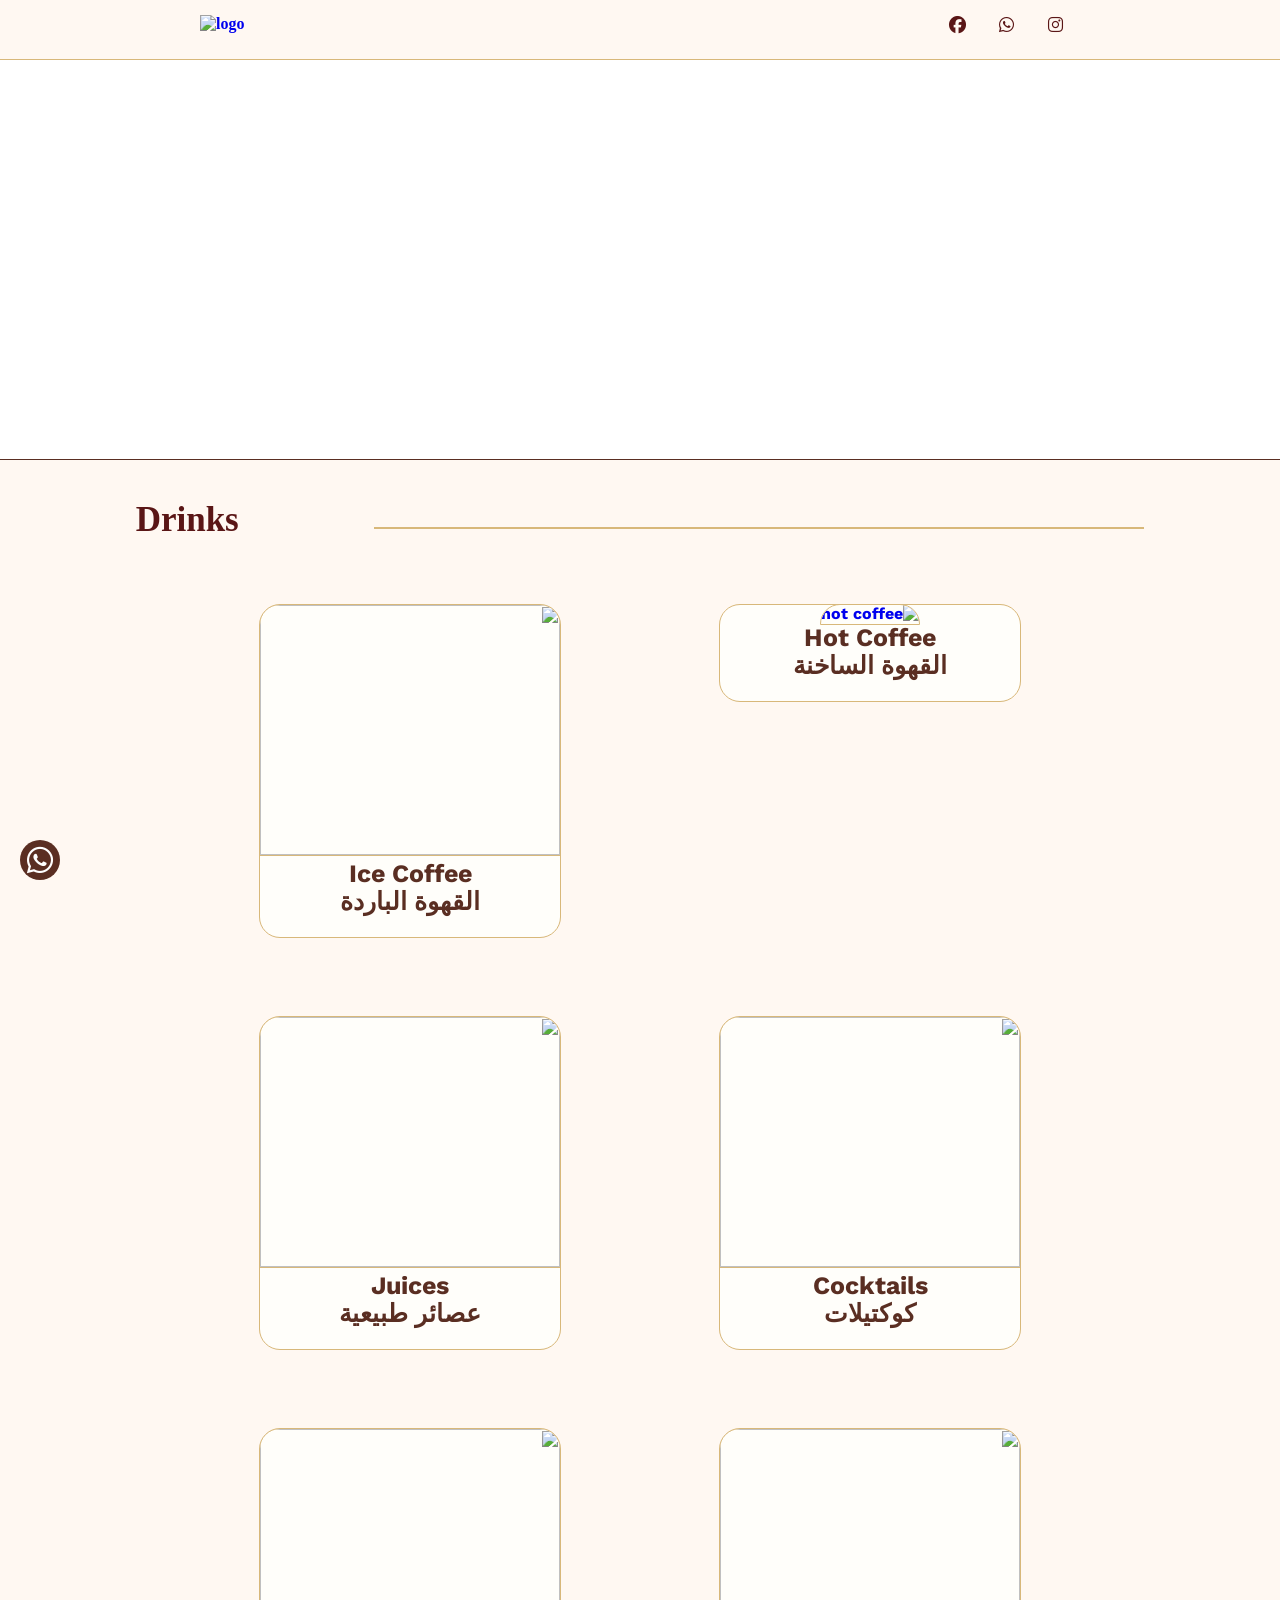
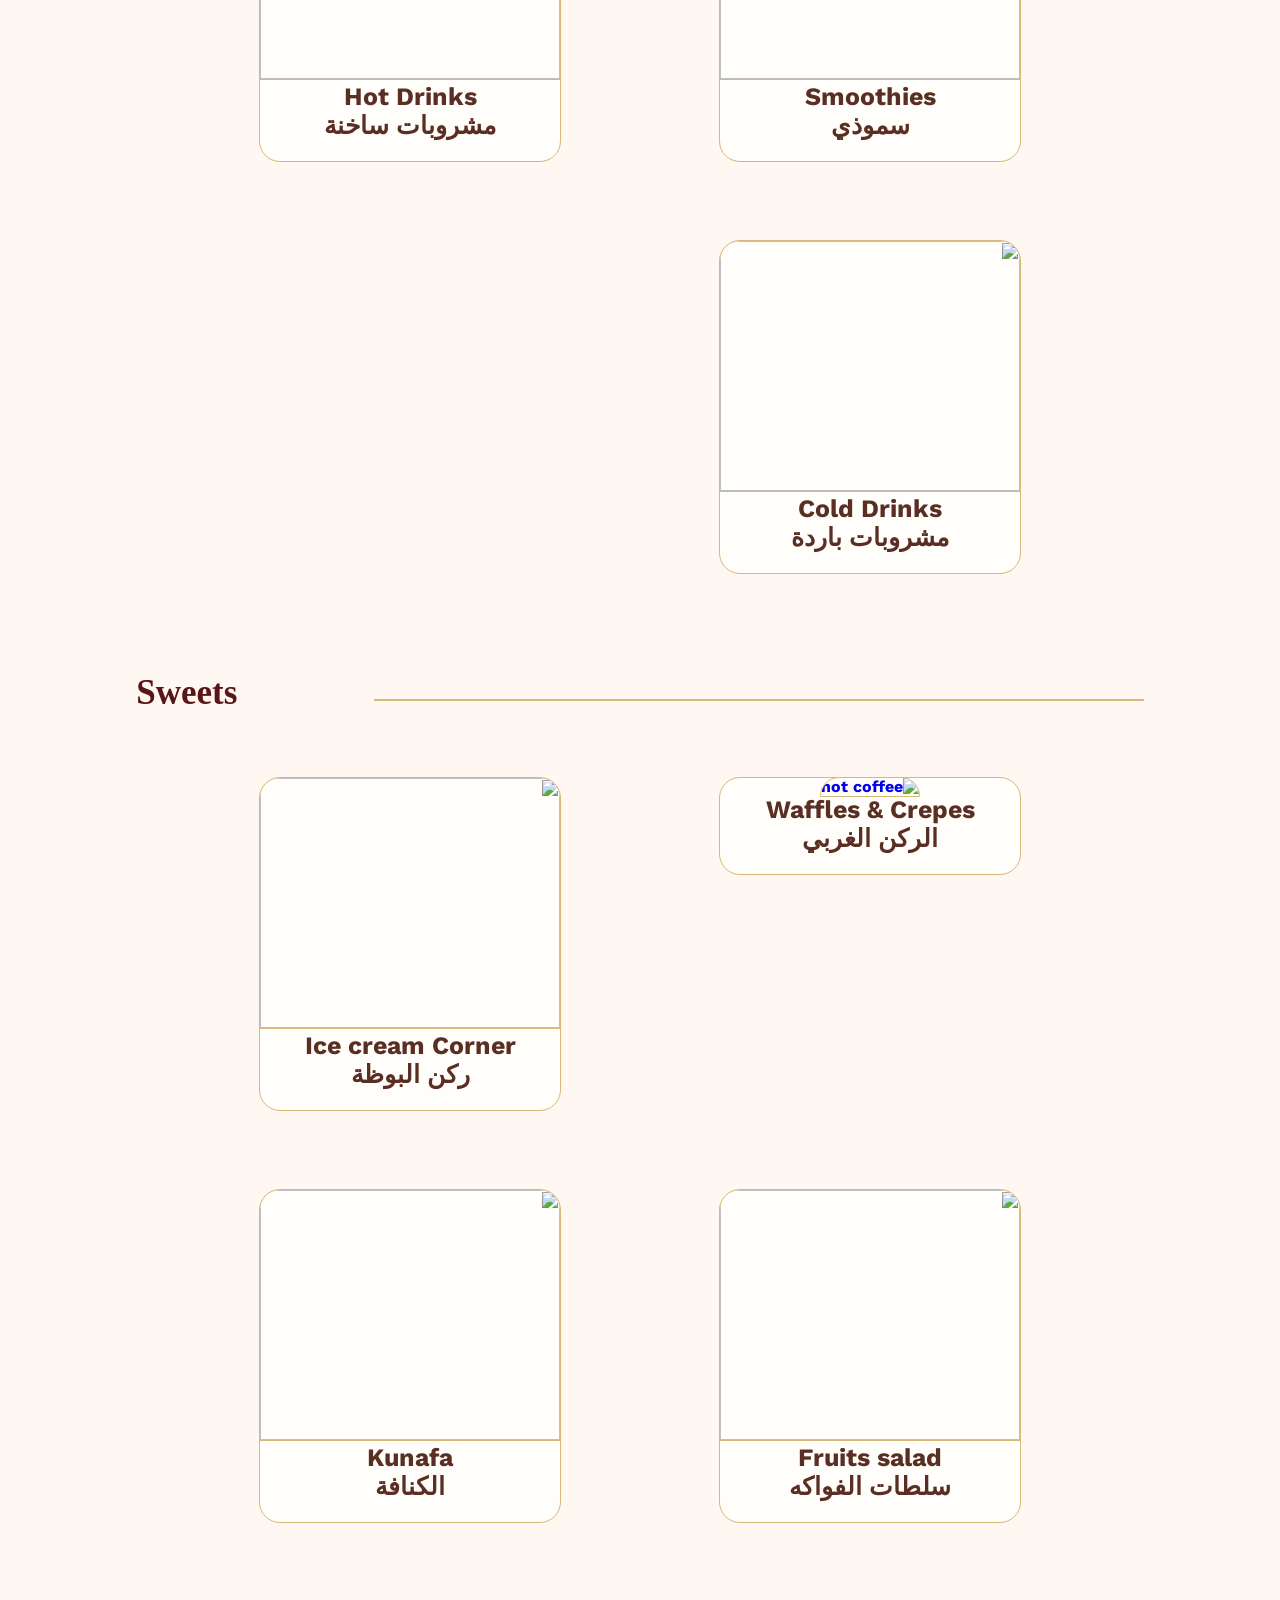
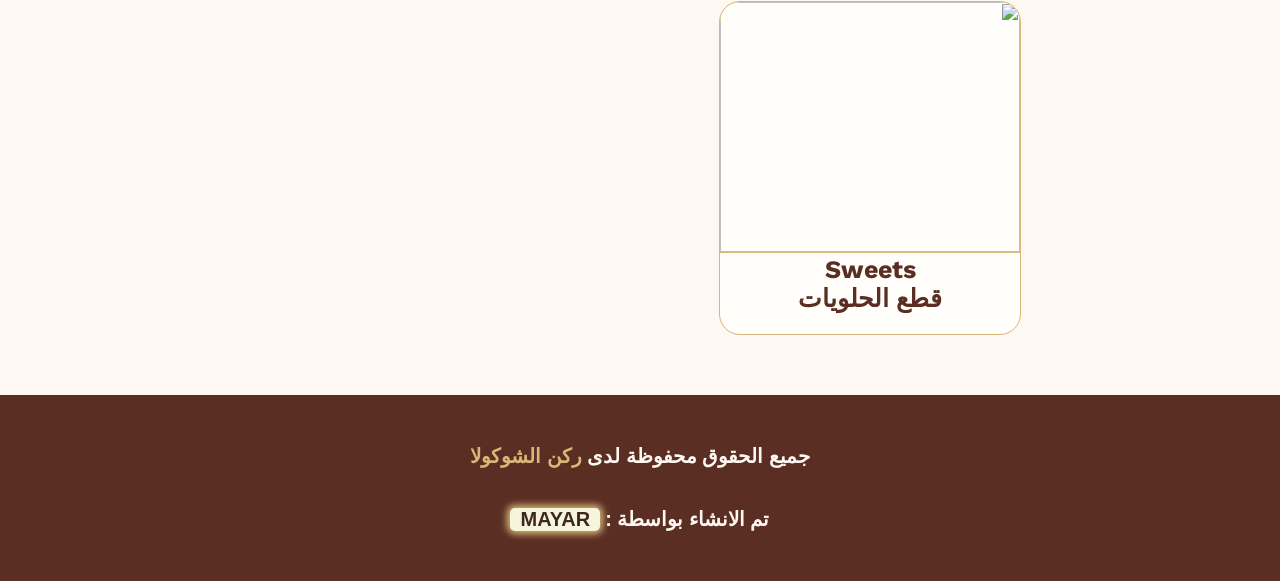
==== index.html @ 5741b79a "Add files via upload" ====
<!doctype html>
<html lang="ar">

<head>
  <meta charset="UTF-8" />
  <meta name="viewport" content="width=device-width, initial-scale=1.0" />
  <title>Chocolate Corner</title>
  <link rel="stylesheet" href="https://cdnjs.cloudflare.com/ajax/libs/font-awesome/6.7.2/css/all.min.css"
    integrity="sha512-Evv84Mr4kqVGRNSgIGL/F/aIDqQb7xQ2vcrdIwxfjThSH8CSR7PBEakCr51Ck+w+/U6swU2Im1vVX0SVk9ABhg=="
    crossorigin="anonymous" referrerpolicy="no-referrer" />
  <link rel="stylesheet" href="css/normalize.css" />
  <link rel="stylesheet" href="css/style.css" />
  <link rel="icon" href="images/logo.png" />
  <link rel="preconnect" href="https://fonts.googleapis.com">
<link rel="preconnect" href="https://fonts.gstatic.com" crossorigin>
<link href="https://fonts.googleapis.com/css2?family=Google+Sans+Flex:opsz,wght@6..144,1..1000&family=Open+Sans:ital,wght@0,300..800;1,300..800&family=Playfair+Display:ital,wght@0,400..900;1,400..900&family=Roboto+Condensed:ital,wght@0,100..900;1,100..900&family=Work+Sans:ital,wght@0,100..900;1,100..900&display=swap" rel="stylesheet">
<link rel="preconnect" href="https://fonts.googleapis.com">
<link rel="preconnect" href="https://fonts.gstatic.com" crossorigin>
<link href="https://fonts.googleapis.com/css2?family=Google+Sans+Flex:opsz,wght@6..144,1..1000&family=Gveret+Levin&family=Open+Sans:ital,wght@0,300..800;1,300..800&family=Playfair+Display:ital,wght@0,400..900;1,400..900&family=Roboto+Condensed:ital,wght@0,100..900;1,100..900&family=Work+Sans:ital,wght@0,100..900;1,100..900&display=swap" rel="stylesheet">
</head>

<body>
  <header>
    <div class="container">
      <a href="index.html" class="logo">
        <img src="images/header-logo.png" alt="logo" />
      </a>

      <div class="social">
        <a href="https://www.facebook.com/profile.php?id=100057053096693" target="_blank"><i class="fa-brands fa-facebook face"></i></a>
        <a href="https://wa.me/+963956229001" target="_blank"><i class="fa-brands fa-whatsapp whats"></i></a>
        <a href="https://www.instagram.com/1chocolate_corner/" target="_blank"><i class="fa-brands fa-instagram insta"></i></a>
      </div>
    </div>
  </header>
  <section class="interface">
    <div class="container">
      <div>
      <img src="images/interface-logo.png" alt="">
      </div>
    </div>
  </section>
  <section class="ours">
    <div class="sub">
    <h2>Drinks</h2>
    <hr>
    </div>
    <div class="container">
      <div class="all">
        <a href="drinks/hot.html">
          <div class="drink">
            <img src="images/hot-coffee.png" alt="hot coffee" />
            <h3>Hot Coffee</h3>
            <h3>القهوة الساخنة</h3>
          </div>
        </a>
        <a href="drinks/cold.html">
          <div class="drink">
            <img src="images/cold-coffee.png" alt="" />
            <h3>Ice Coffee</h3>
            <h3>القهوة الباردة</h3>
          </div>
        </a>
        <a href="drinks/koktil.html">
          <div class="drink">
            <img src="images/koktils.png" alt="" />
            <h3>Cocktails</h3>
            <h3>كوكتيلات</h3>
          </div>
        </a>
        <a href="drinks/juices.html">
          <div class="drink">
            <img src="images/juices.png" alt="" />
            <h3>Juices</h3>
            <h3>عصائر طبيعية</h3>
          </div>
        </a>
        <a href="drinks/smooze.html">
          <div class="drink">
            <img src="images/smoothie.png" alt="" />
            <h3>Smoothies</h3>
            <h3>سموذي</h3>
          </div>
        </a>
        <a href="drinks/hot-drinks.html">
          <div class="drink">
            <img src="images/hot-drinks.png" alt="" />
            <h3>Hot Drinks</h3>
            <h3>مشروبات ساخنة</h3>
          </div>
        </a>
        <a href="drinks/cold-drinks.html">
          <div class="drink">
            <img src="images/cold-drinks.png" alt="" />
            <h3>Cold Drinks</h3>
            <h3>مشروبات باردة</h3>
          </div>
        </a>
        
      </div>
    </div>
  </section>
  <section class="ours">
    <div class="sub">
    <h2>Sweets</h2>
    <hr>
    </div>
    <div class="container">
      <div class="all">
        <a href="drinks/freash.html">
          <div class="drink">
            <img src="images/waffles.png" alt="hot coffee" />
            <h3>Waffles & Crepes</h3>
            <h3>الركن الغربي</h3>
          </div>
        </a>
        <a href="drinks/ice.html">
          <div class="drink">
            <img src="images/ice-creams.png" alt="" />
            <h3>Ice cream Corner</h3>
            <h3>ركن البوظة</h3>
          </div>
        </a>
        <a href="drinks/milk.html">
          <div class="drink">
            <img src="images/fruit-salad.png" alt="" />
            <h3>Fruits salad</h3>
            <h3>سلطات الفواكه</h3>
          </div>
        </a>
        <a href="drinks/salad.html">
          <div class="drink">
            <img src="images/kunafa.png" alt="" />
            <h3>Kunafa</h3>
            <h3>الكنافة</h3>
          </div>
        </a>
        <a href="drinks/sweets.html">
          <div class="drink">
            <img src="images/sweet.png" alt="" />
            <h3>Sweets</h3>
            <h3>قطع الحلويات</h3>
          </div>
        </a>
        
      </div>
    </div>
  </section>
  <footer>
    
    <p>جميع الحقوق محفوظة لدى <span>ركن الشوكولا</span></p>
    <p>تم الانشاء بواسطة :<span><a href="https://wa.me/+963968236616" target="_blank">MAYAR</a></span></p>

  </footer>
  <a class="whatsapp" href="https://wa.me/+963956229001" class="whatsapp" target="_blank">
    <i class="fa-brands fa-whatsapp"></i>
  </a>


</body>

</html>
---- css/style.css ----
@import url("https://fonts.googleapis.com/css2?family=Cairo:wght@200..1000&family=Playpen+Sans+Arabic:wght@100..800&display=swap");
@import url("https://fonts.googleapis.com/css2?family=Almarai:wght@300;400;700;800&family=Cairo:wght@200..1000&family=Playpen+Sans+Arabic:wght@100..800&display=swap");

:root {
    --main-color: #5A2E22;
    --shadow-color: #3E2723;
    --second-color: #fff8f2;
    --third-color: #b09f8e;
    --fourth-color: #D8B87A;
    --red-color: #5A1616;
}

* {
    padding: 0;
    margin: 0;
    box-sizing: border-box;
}

body {
    font-family: 'Italic' , serif;
    font-weight: 600;
    direction: rtl;
}

a {
    text-decoration: none;
}

html {
    scroll-behavior: smooth;
}

.container {
    padding-left: 200px;
    padding-right: 200px;
}

@media (max-width: 768px) {
    .container {
        width: 100%;
        padding-left: 15px;
        padding-right: 15px;
    }
}

@media (min-width: 769px) and (max-width: 991px) {
    .contanier {
        width: 750px;
    }
}

@media (min-width: 992px) and (max-width: 1199px) {
    .contanier {
        width: 970px;
    }
}

@media (min-width: 1200px) {
    .contanier {
        width: 1170px;
    }
}
/*start header style*/
header {
    background-color: var(--main-color);
    height: 60px;
    border-bottom: 1px solid var(--fourth-color);
    position: sticky;
    top: 0;
    z-index: 1000;
    background-color: var(--second-color);
    direction: ltr;
}


header .container {
    display: flex;
    justify-content: space-between;
    align-items: center;
    position: relative;
}

header .container a:first-child img { 
   height: 59px;
    
}




header .container .social {
    display: flex;
    justify-content: space-between;
}

header .container .social i {
    margin: 7px;
    font-size: 17px;
    display: flex;
    width: 35px;
    height: 35px;
    color: var(--red-color);
    justify-content: center;
    align-items: center;
    border-radius: 50%;
    transition: 0.3s;
    cursor: pointer;
    
}

.container .social i:hover {
    scale: 1.1;
}

/*end header style*/

/*start interface style*/
.interface {
    padding: 0;
    background-image: url(../images/header-background.png);
    background-size: cover;
    background-repeat: no-repeat;
    border-bottom: 1px solid var(--main-color);
    height: 400px;
      display: flex;
    flex-direction: column;
    justify-content: center;
    align-items: end;
}

/* .interface .container {
    display: flex;
    flex-direction: column;
    justify-content: center;
    align-items: end;
} */

@media (max-width: 768px) {
    .interface {
        height: 350px;
    }
    .interface .container {
        display: flex;
        flex-direction: column;
        justify-content: space-evenly;
        align-items: center;
    }
}
.interface .container div {
display: flex;
flex-direction: column;
justify-content: center;
align-items: center;
}

.interface .container img {
    height: 400px;   
}




@media (max-width: 768px) {
    .interface .container img {
        width: 380px;
        height: auto;
        margin-top: 35px;
        margin-left: 13px;
    }
}



/*end interface style*/

/*start ours style*/
.ours {
    padding: 40px 0;
    background-color: var(--second-color);
}
.sub {
    display: flex;
    flex-direction: row-reverse;
    justify-content: space-evenly;
    align-items: center;
    margin-bottom: 30px;
}
.ours h2 {
    text-align: center;
    font-size: 35px;
    font-weight: bold;
    color: var(--red-color);
    margin-bottom: 15px;
}
.ours hr {
    display: inline-block;
    width: 60%;
    border: 1px solid var(--fourth-color);
}
@media (max-width: 768px) {
    .sub {
        display: flex;
        flex-direction: column;
        justify-content: space-between;
        align-items: center;
    }
    hr {
        width: 80% !important;
    }
}


.ours .container .all {
    display: grid;
    grid-template-columns: repeat(auto-fill, minmax(280px, 1fr));
    gap: 40px;
}

@media (max-width: 768px) {
    .ours .container .all {
        display: grid;
        grid-template-columns: 1fr;
        gap: 30px;
    }
}


@keyframes float {
    0% {transform: translateY(0); box-shadow: 0 0 10px 5px var(--third-color);}
    50% {transform: translateY(-8px); box-shadow: 0 0 10px 10px var(--third-color);}
    100% {transform: translateY(0); box-shadow: 0 0 10px 5px var(--third-color);}
}

.container .all .drink {
    padding-bottom: 20px;
    text-align: center;
    cursor: pointer;
    border-radius: 20px;
    background-color: rgb(255, 254, 250);
    transition: 0.3s;
    margin: 20px auto;
    overflow: hidden;
    width: 300px;
    animation: float 2s linear infinite;
    font-family: "Work Sans", sans-serif;
  font-optical-sizing: auto;
  font-weight: bold;
  font-style: normal;
    outline: 1px solid var(--fourth-color);
}

@media (max-width: 768px) {
    .container .all .drink {
        width: 300px;
        height: 380px;
        padding-bottom: 2px;
        transition: 0.4s;
        display: flex;
        flex-direction: column;
        justify-content: space-evenly;
        align-items: center;
        
    }
}

.ours .container .all .drink:hover {
    scale: 1.03;
}

@media (max-width: 768px) {
    .ours .container .all .drink:hover {
        scale: 1.05;
    }
}

.container .all .drink img {
    width: 100%;
    height: 250px;
    border-radius: 20px 20px 0 0;
    outline: 1px solid var(--fourth-color);
}

@media (max-width: 768px) {
    .container .all .drink img {
        height: 250px;
        width: 270px;
        border-radius: 20px;
    }
}

.container .all .drink h3 {
    font-size: 25px;
    font-weight: 700;
    color: var(--main-color);
    
}

@media (max-width: 768px) {
    .container .all .drink h3 {
        font-size: 25px;
        width: 100%;
        
        color: var(--red-color);
        
    }

    /* start footer style*/
}

footer {
    background-color: var(--main-color);
    padding-top: 30px;
    padding-bottom: 30px;
    border-top: 1px solid var(--second-color);
    text-align: center;
}
footer p {
    padding: 20px;
    font-size: 20px;
    font-size: 800;
    font-family: 'Regular' , sans-serif;
    color: var(--second-color);
}
footer p span {
    color: var(--fourth-color);
}
footer p span a {
    text-decoration: none;
    color: var(--shadow-color);
    display: inline-block;
    padding: 0 10px;
    background-color: beige;
    border-radius: 5px;
    margin-right: 5px;
    box-shadow: 0 0 7px 3px var(--fourth-color);
}
@media (max-width: 768px) {
    footer {
        padding-right: 20px;
        padding-left: 20px;
    }
}













.whatsapp {
    position: fixed;
    bottom: 20px;
    left: 20px;
    font-size: 30px;
    text-align: center;
    height: 40px;
    width: 40px;
    background-color: var(--main-color);
    border-radius: 50%;
    display: flex;
    flex-direction: column;
    justify-content: center;
    transition: 0.3s;
    box-shadow: 0 0 5px var(--second-color);
    color: white;
}

@media (max-width: 768px) {
    .whatsapp {
        left: 15px;
        bottom: 15px;
        font-size: 25px;
    }
}

.whatsapp:hover {
    scale: 1.2;
}

/*end ours style*/
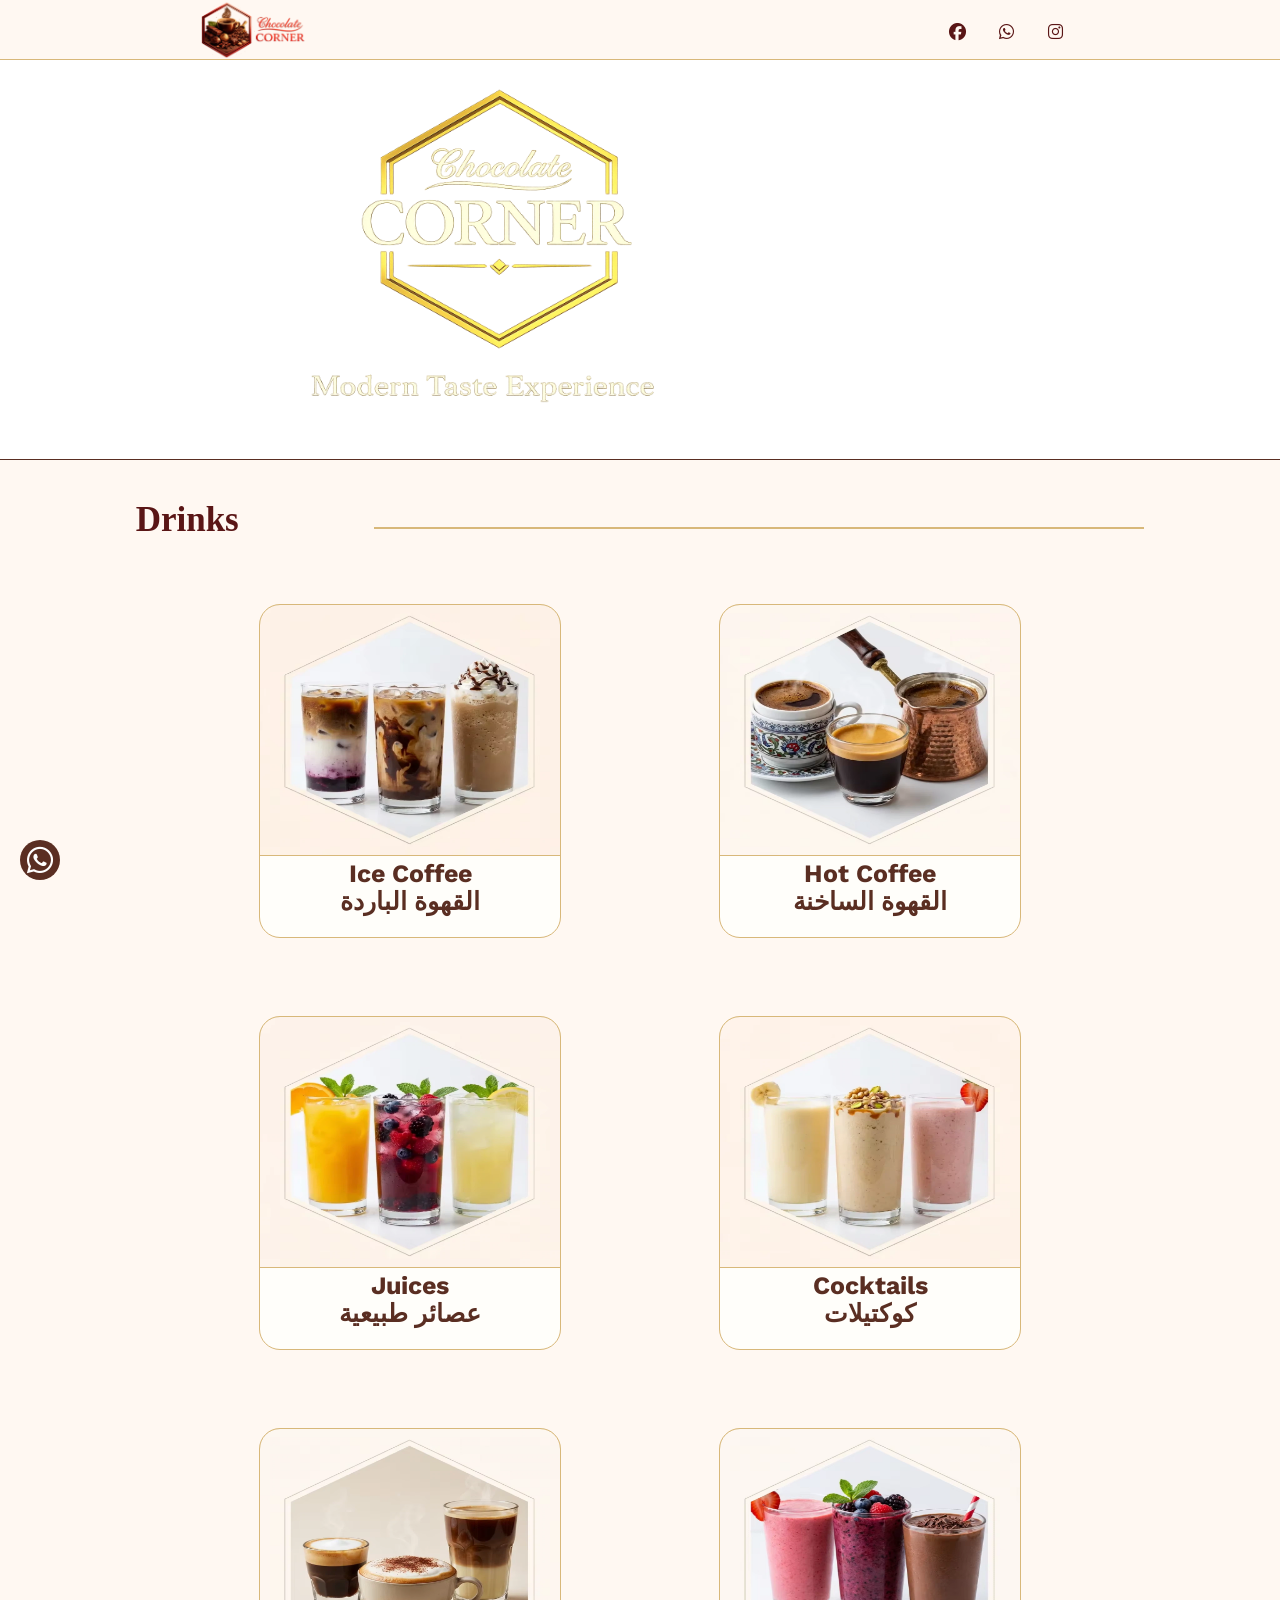
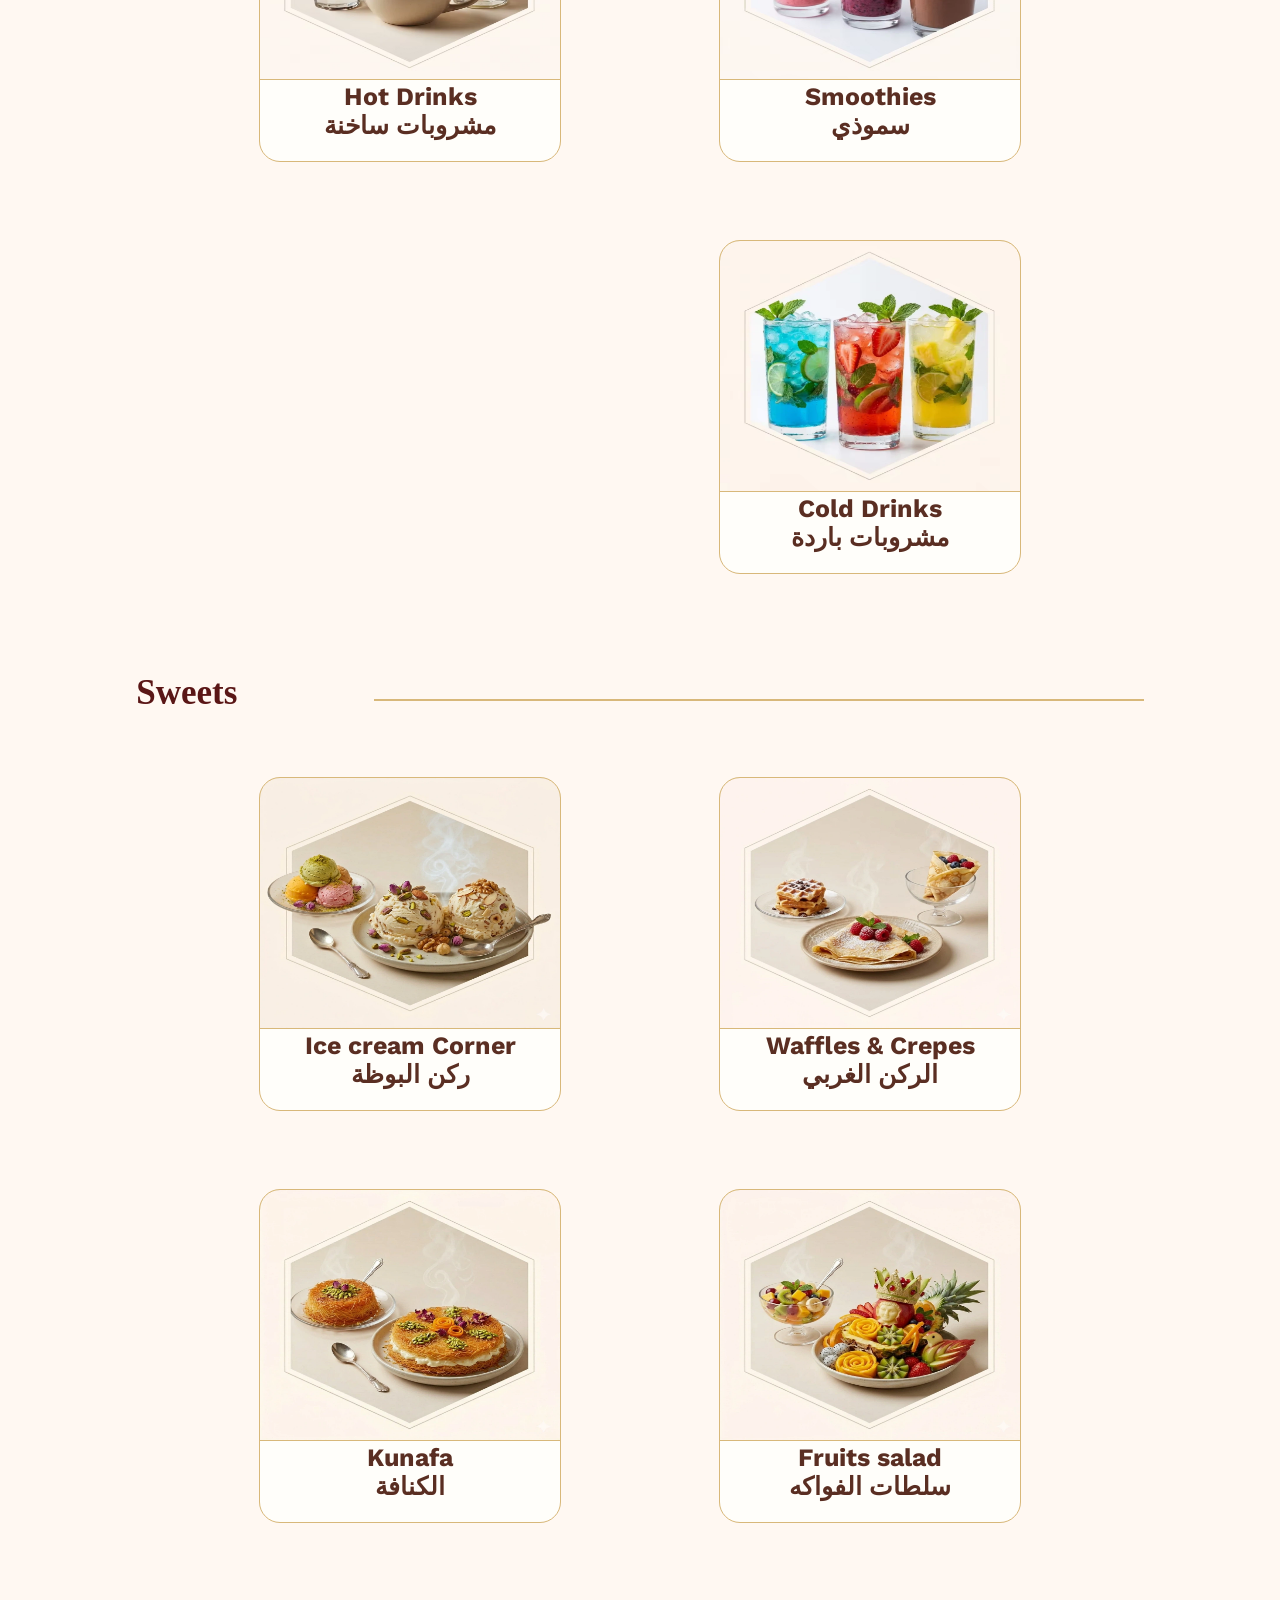
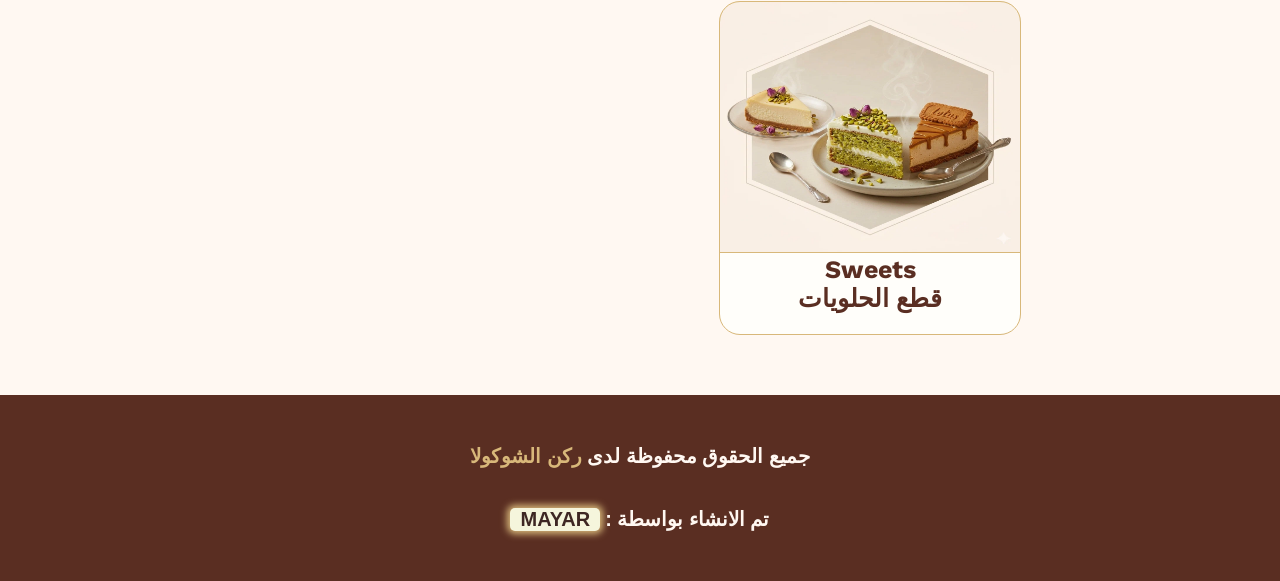
==== commit 9723ba73: "Update index.html" ====
--- a/index.html
+++ b/index.html
@@ -10,7 +10,7 @@
     crossorigin="anonymous" referrerpolicy="no-referrer" />
   <link rel="stylesheet" href="css/normalize.css" />
   <link rel="stylesheet" href="css/style.css" />
-  <link rel="icon" href="images/logo.png" />
+  <link rel="icon" href="images/logo.webp" />
   <link rel="preconnect" href="https://fonts.googleapis.com">
 <link rel="preconnect" href="https://fonts.gstatic.com" crossorigin>
 <link href="https://fonts.googleapis.com/css2?family=Google+Sans+Flex:opsz,wght@6..144,1..1000&family=Open+Sans:ital,wght@0,300..800;1,300..800&family=Playfair+Display:ital,wght@0,400..900;1,400..900&family=Roboto+Condensed:ital,wght@0,100..900;1,100..900&family=Work+Sans:ital,wght@0,100..900;1,100..900&display=swap" rel="stylesheet">
@@ -23,7 +23,7 @@
   <header>
     <div class="container">
       <a href="index.html" class="logo">
-        <img src="images/header-logo.png" alt="logo" />
+        <img src="images/header-logo.webp" alt="logo" />
       </a>
 
       <div class="social">
@@ -36,7 +36,7 @@
   <section class="interface">
     <div class="container">
       <div>
-      <img src="images/interface-logo.png" alt="">
+      <img src="images/interface-logo.webp" alt="">
       </div>
     </div>
   </section>
@@ -49,49 +49,49 @@
       <div class="all">
         <a href="drinks/hot.html">
           <div class="drink">
-            <img src="images/hot-coffee.png" alt="hot coffee" />
+            <img src="images/hot-coffee.webp" alt="hot coffee" loading="lazy" />
             <h3>Hot Coffee</h3>
             <h3>القهوة الساخنة</h3>
           </div>
         </a>
         <a href="drinks/cold.html">
           <div class="drink">
-            <img src="images/cold-coffee.png" alt="" />
+            <img src="images/cold-coffee.webp" alt="" loading="lazy" />
             <h3>Ice Coffee</h3>
             <h3>القهوة الباردة</h3>
           </div>
         </a>
         <a href="drinks/koktil.html">
           <div class="drink">
-            <img src="images/koktils.png" alt="" />
+            <img src="images/koktils.webp" alt="" loading="lazy" />
             <h3>Cocktails</h3>
             <h3>كوكتيلات</h3>
           </div>
         </a>
         <a href="drinks/juices.html">
           <div class="drink">
-            <img src="images/juices.png" alt="" />
+            <img src="images/juices.webp" alt="" loading="lazy" />
             <h3>Juices</h3>
             <h3>عصائر طبيعية</h3>
           </div>
         </a>
         <a href="drinks/smooze.html">
           <div class="drink">
-            <img src="images/smoothie.png" alt="" />
+            <img src="images/smoothie.webp" alt="" loading="lazy" />
             <h3>Smoothies</h3>
             <h3>سموذي</h3>
           </div>
         </a>
         <a href="drinks/hot-drinks.html">
           <div class="drink">
-            <img src="images/hot-drinks.png" alt="" />
+            <img src="images/hot-drinks.webp" alt="" loading="lazy" />
             <h3>Hot Drinks</h3>
             <h3>مشروبات ساخنة</h3>
           </div>
         </a>
         <a href="drinks/cold-drinks.html">
           <div class="drink">
-            <img src="images/cold-drinks.png" alt="" />
+            <img src="images/cold-drinks.webp" alt="" loading="lazy" />
             <h3>Cold Drinks</h3>
             <h3>مشروبات باردة</h3>
           </div>
@@ -109,35 +109,35 @@
       <div class="all">
         <a href="drinks/freash.html">
           <div class="drink">
-            <img src="images/waffles.png" alt="hot coffee" />
+            <img src="images/waffles.webp" alt="hot coffee" loading="lazy" />
             <h3>Waffles & Crepes</h3>
             <h3>الركن الغربي</h3>
           </div>
         </a>
         <a href="drinks/ice.html">
           <div class="drink">
-            <img src="images/ice-creams.png" alt="" />
+            <img src="images/ice-creams.webp" alt="" loading="lazy" />
             <h3>Ice cream Corner</h3>
             <h3>ركن البوظة</h3>
           </div>
         </a>
         <a href="drinks/milk.html">
           <div class="drink">
-            <img src="images/fruit-salad.png" alt="" />
+            <img src="images/fruit-salad.webp" alt="" loading="lazy" />
             <h3>Fruits salad</h3>
             <h3>سلطات الفواكه</h3>
           </div>
         </a>
         <a href="drinks/salad.html">
           <div class="drink">
-            <img src="images/kunafa.png" alt="" />
+            <img src="images/kunafa.webp" alt="" loading="lazy" />
             <h3>Kunafa</h3>
             <h3>الكنافة</h3>
           </div>
         </a>
         <a href="drinks/sweets.html">
           <div class="drink">
-            <img src="images/sweet.png" alt="" />
+            <img src="images/sweet.webp" alt="" loading="lazy" />
             <h3>Sweets</h3>
             <h3>قطع الحلويات</h3>
           </div>
@@ -159,4 +159,5 @@
 
 </body>
 
-</html>+
+</html>
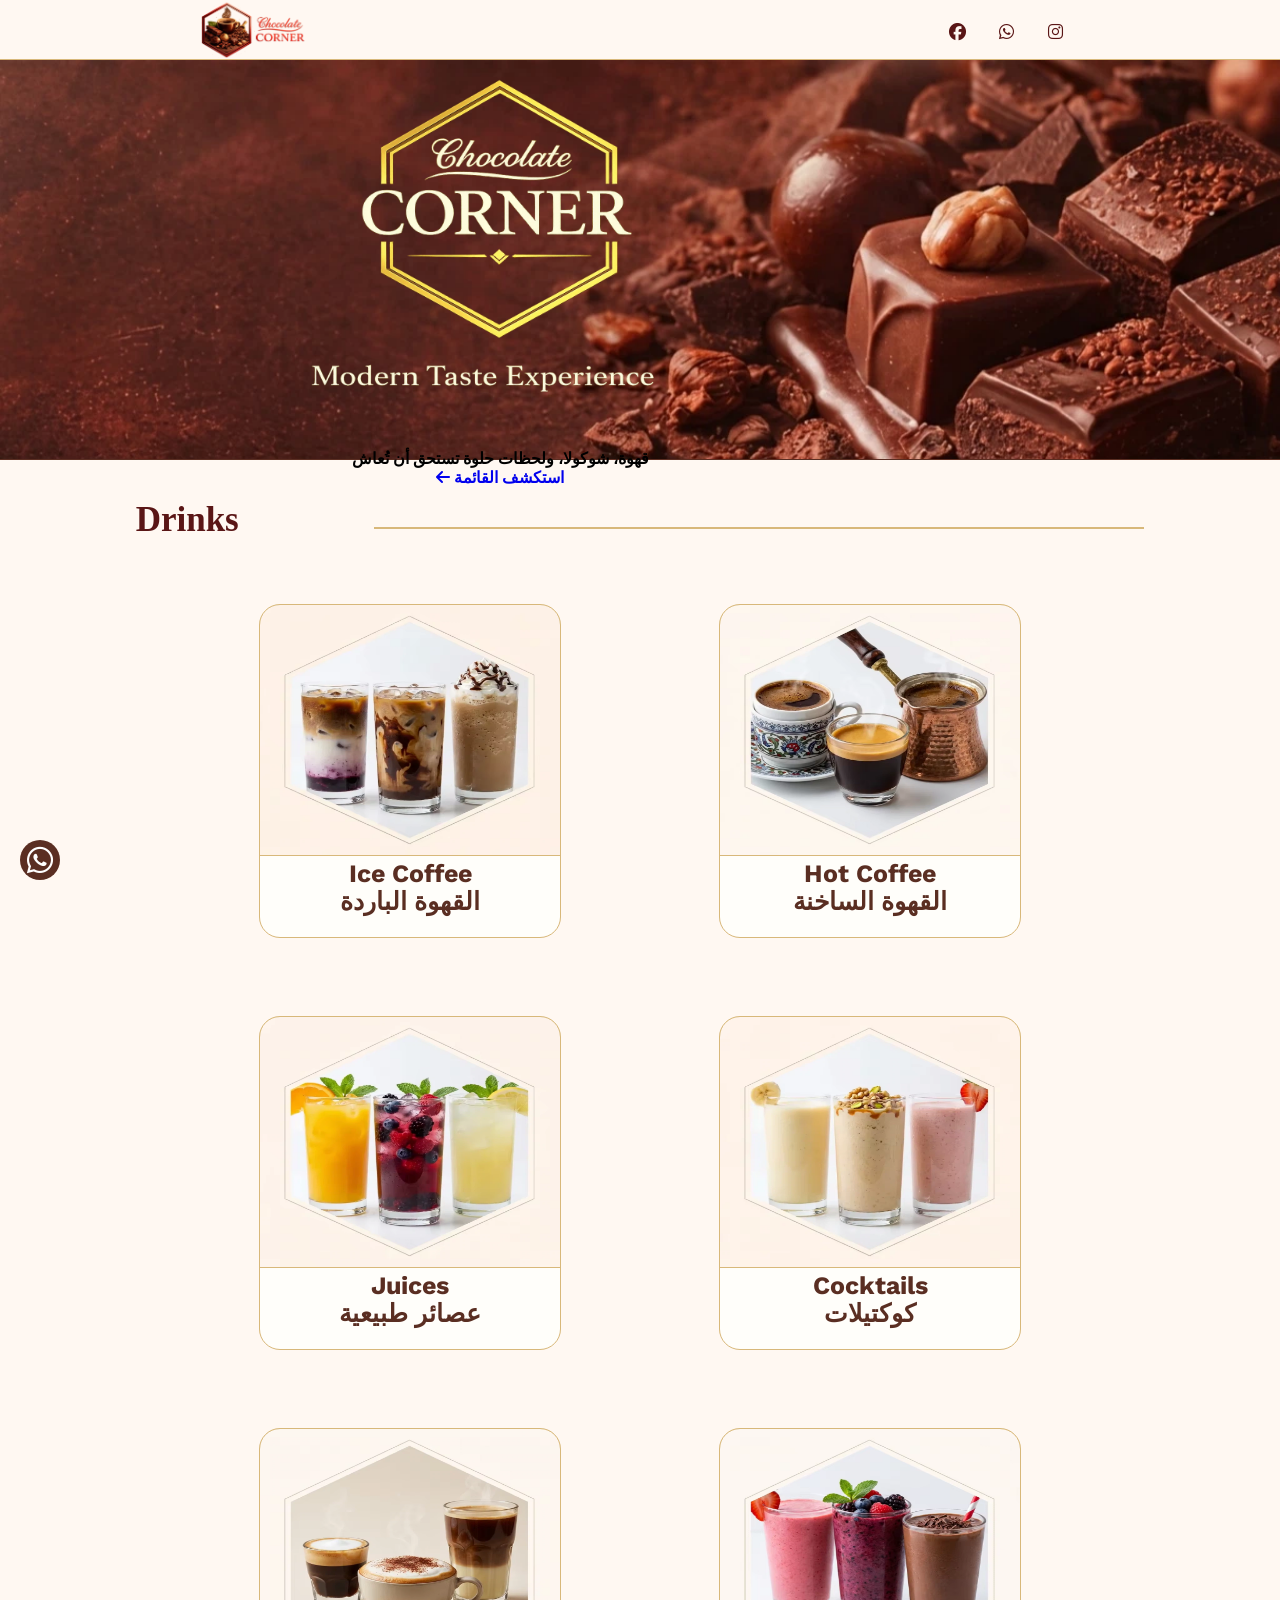
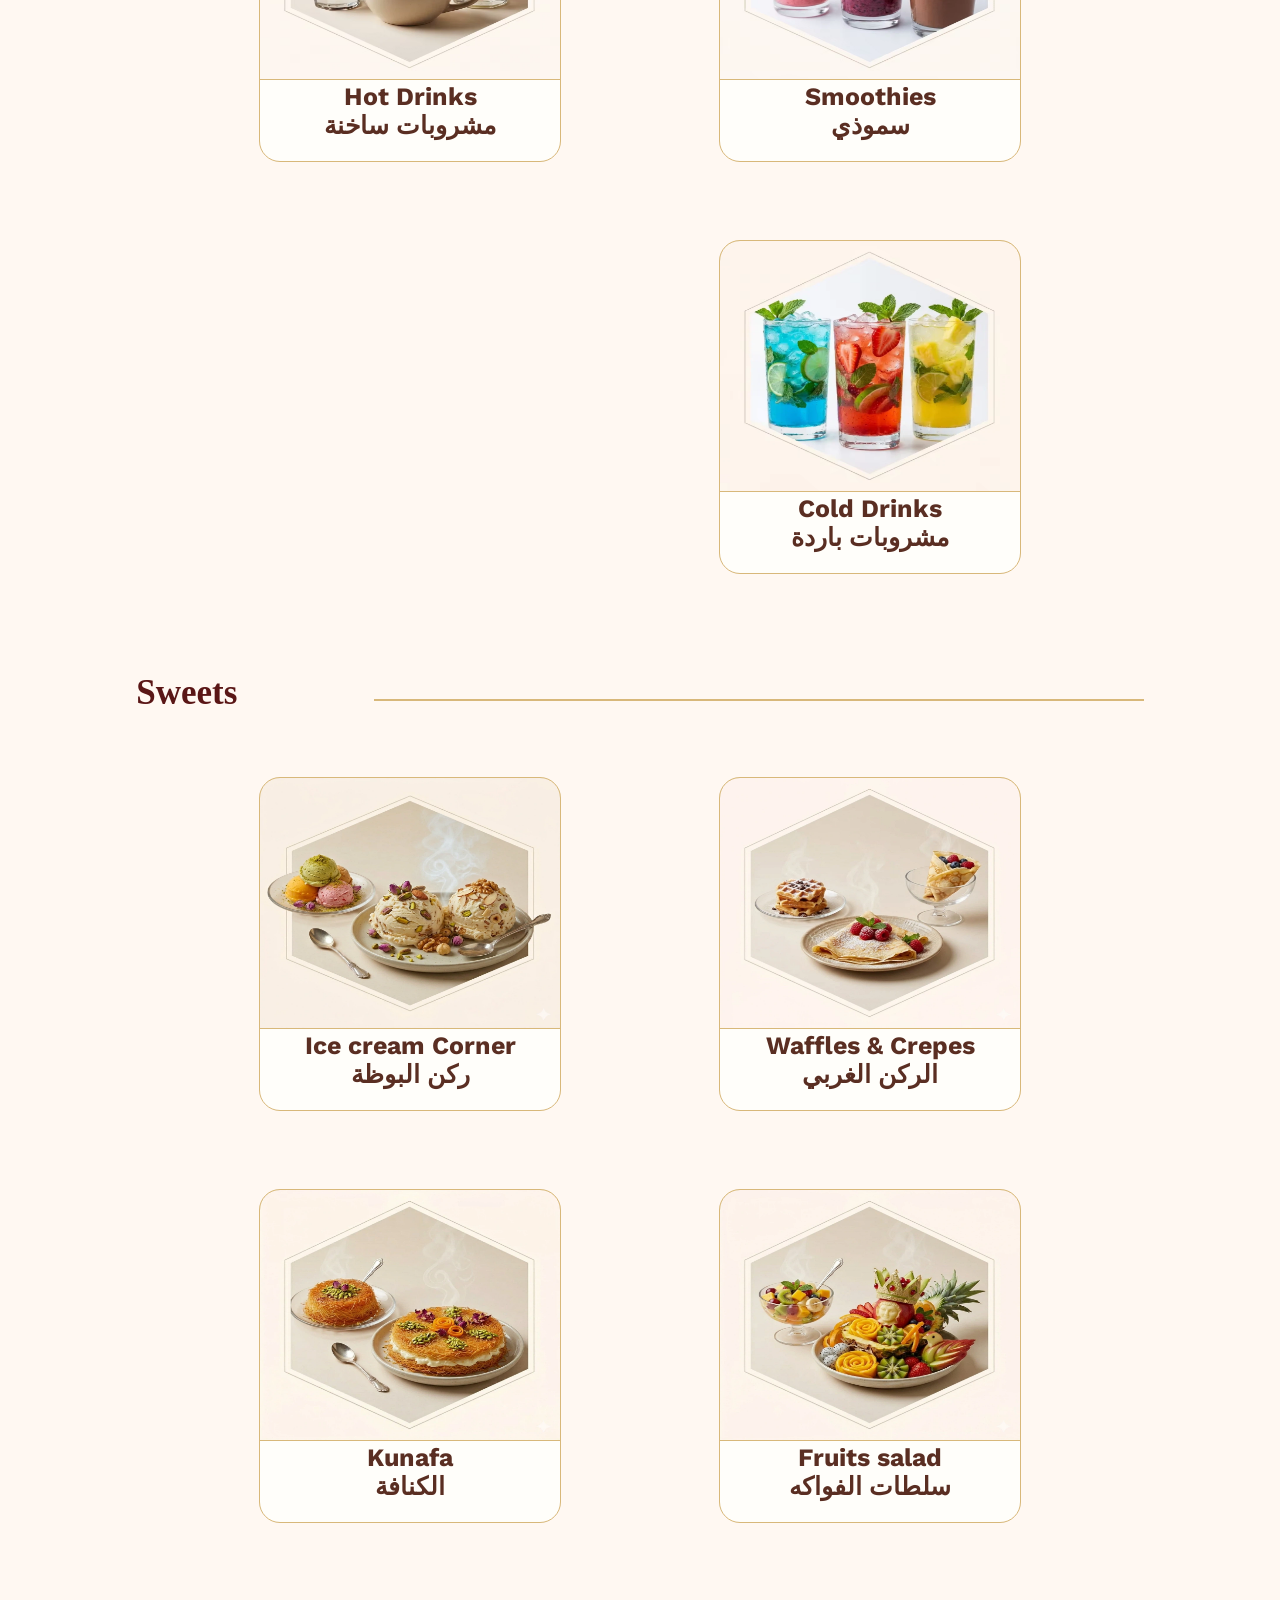
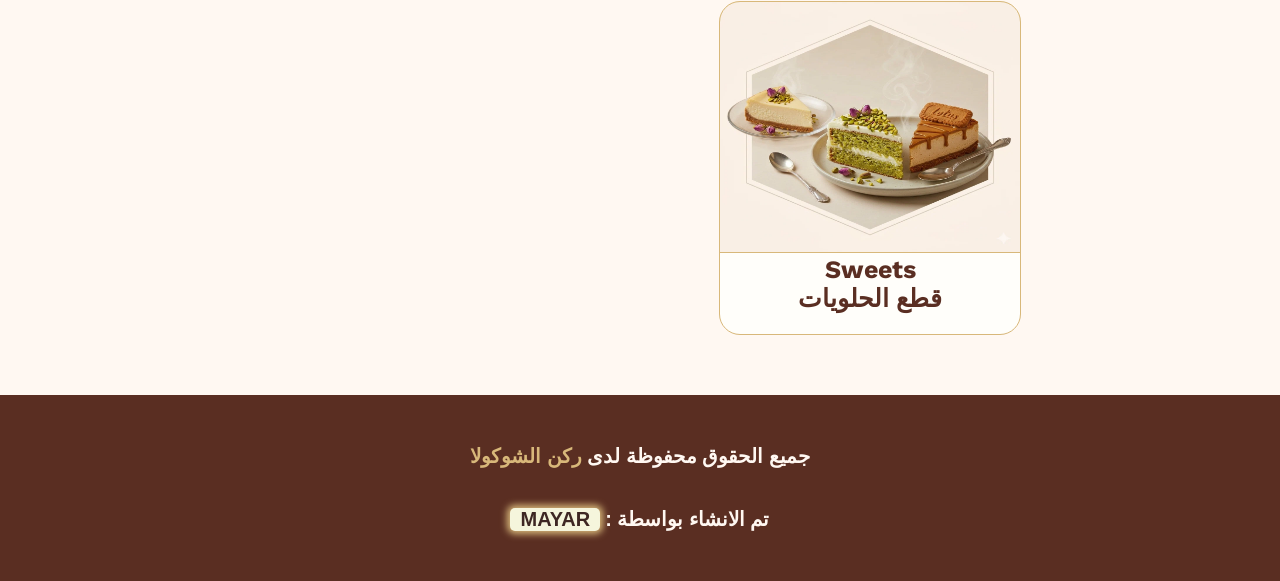
==== commit 3adf6a42: "Redesign Chocolate Corner homepage" ====
--- a/index.html
+++ b/index.html
@@ -4,19 +4,16 @@
 <head>
   <meta charset="UTF-8" />
   <meta name="viewport" content="width=device-width, initial-scale=1.0" />
-  <title>Chocolate Corner</title>
+  <title>Chocolate Corner | Menu</title>
   <link rel="stylesheet" href="https://cdnjs.cloudflare.com/ajax/libs/font-awesome/6.7.2/css/all.min.css"
     integrity="sha512-Evv84Mr4kqVGRNSgIGL/F/aIDqQb7xQ2vcrdIwxfjThSH8CSR7PBEakCr51Ck+w+/U6swU2Im1vVX0SVk9ABhg=="
     crossorigin="anonymous" referrerpolicy="no-referrer" />
   <link rel="stylesheet" href="css/normalize.css" />
   <link rel="stylesheet" href="css/style.css" />
   <link rel="icon" href="images/logo.webp" />
-  <link rel="preconnect" href="https://fonts.googleapis.com">
-<link rel="preconnect" href="https://fonts.gstatic.com" crossorigin>
-<link href="https://fonts.googleapis.com/css2?family=Google+Sans+Flex:opsz,wght@6..144,1..1000&family=Open+Sans:ital,wght@0,300..800;1,300..800&family=Playfair+Display:ital,wght@0,400..900;1,400..900&family=Roboto+Condensed:ital,wght@0,100..900;1,100..900&family=Work+Sans:ital,wght@0,100..900;1,100..900&display=swap" rel="stylesheet">
-<link rel="preconnect" href="https://fonts.googleapis.com">
-<link rel="preconnect" href="https://fonts.gstatic.com" crossorigin>
-<link href="https://fonts.googleapis.com/css2?family=Google+Sans+Flex:opsz,wght@6..144,1..1000&family=Gveret+Levin&family=Open+Sans:ital,wght@0,300..800;1,300..800&family=Playfair+Display:ital,wght@0,400..900;1,400..900&family=Roboto+Condensed:ital,wght@0,100..900;1,100..900&family=Work+Sans:ital,wght@0,100..900;1,100..900&display=swap" rel="stylesheet">
+  <link rel="preconnect" href="https://fonts.googleapis.com">
+  <link rel="preconnect" href="https://fonts.gstatic.com" crossorigin>
+  <link href="https://fonts.googleapis.com/css2?family=Cairo:wght@300;400;500;600;700;800&family=Gveret+Levin&family=Playfair+Display:ital,wght@0,400;0,500;0,600;0,700;1,400;1,500;1,600&family=Work+Sans:wght@400;500;600;700&display=swap" rel="stylesheet">
 </head>
 
 <body>
@@ -33,14 +30,17 @@
       </div>
     </div>
   </header>
-  <section class="interface">
-    <div class="container">
-      <div>
-      <img src="images/interface-logo.webp" alt="">
-      </div>
-    </div>
+  <section class="interface">
+    <div class="container">
+      <div class="hero-content">
+        <span class="hero-kicker">A little sweetness in every corner</span>
+        <img src="images/interface-logo.webp" alt="Chocolate Corner" />
+        <p>قهوة، شوكولا، ولحظات حلوة تستحق أن تُعاش</p>
+        <a class="hero-cta" href="#menu">استكشف القائمة <i class="fa-solid fa-arrow-left"></i></a>
+      </div>
+    </div>
   </section>
-  <section class="ours">
+  <section class="ours" id="menu">
     <div class="sub">
     <h2>Drinks</h2>
     <hr>
@@ -152,7 +152,7 @@
     <p>تم الانشاء بواسطة :<span><a href="https://wa.me/+963968236616" target="_blank">MAYAR</a></span></p>
 
   </footer>
-  <a class="whatsapp" href="https://wa.me/+963956229001" class="whatsapp" target="_blank">
+  <a class="whatsapp" href="https://wa.me/+963956229001" class="whatsapp" aria-label="تواصل معنا عبر واتساب" target="_blank">
     <i class="fa-brands fa-whatsapp"></i>
   </a>
 
--- a/css/style.css
+++ b/css/style.css
@@ -117,7 +117,7 @@
 /*start interface style*/
 .interface {
     padding: 0;
-    background-image: url(../images/header-background.png);
+    background-image: url(../images/header-background.webp);
     background-size: cover;
     background-repeat: no-repeat;
     border-bottom: 1px solid var(--main-color);
@@ -383,4 +383,5 @@
     scale: 1.2;
 }
 
-/*end ours style*/+
+/*end ours style*/
